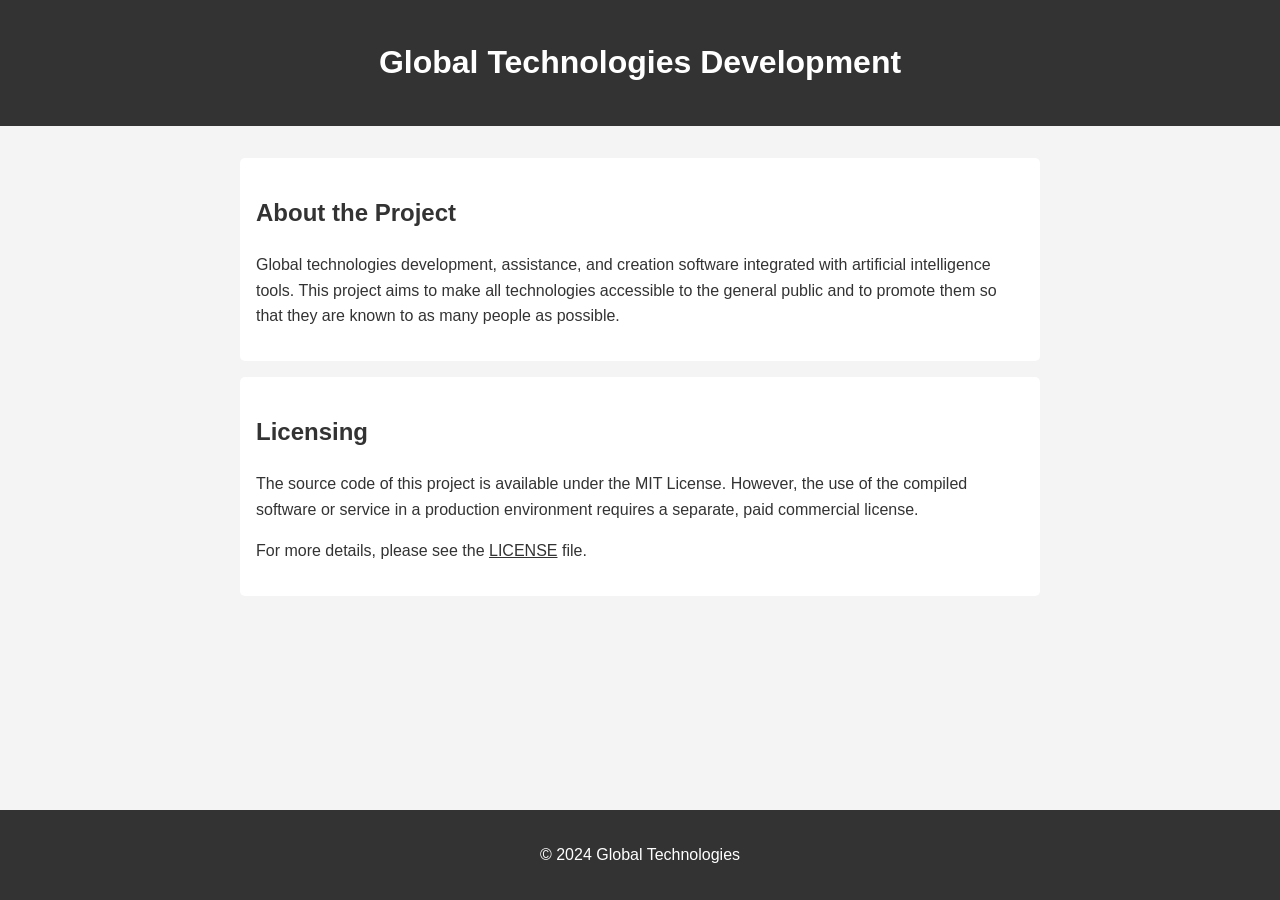
==== index.html @ cb16c2aa "Initial project setup with license and HTML homepage This commit introduces the initial structure fo" ====
<!DOCTYPE html>
<html lang="en">
<head>
    <meta charset="UTF-8">
    <meta name="viewport" content="width=device-width, initial-scale=1.0">
    <title>Global Technologies Development</title>
    <link rel="stylesheet" href="style.css">
</head>
<body>
    <header>
        <h1>Global Technologies Development</h1>
    </header>
    <main>
        <section id="about">
            <h2>About the Project</h2>
            <p>
                Global technologies development, assistance, and creation software integrated with artificial intelligence tools.
                This project aims to make all technologies accessible to the general public and to promote them so that they are known to as many people as possible.
            </p>
        </section>
        <section id="licensing">
            <h2>Licensing</h2>
            <p>
                The source code of this project is available under the MIT License. However, the use of the compiled software or service in a production environment requires a separate, paid commercial license.
            </p>
            <p>
                For more details, please see the <a href="LICENSE">LICENSE</a> file.
            </p>
        </section>
    </main>
    <footer>
        <p>&copy; 2024 Global Technologies</p>
    </footer>
</body>
</html>
---- style.css ----
body {
    font-family: sans-serif;
    line-height: 1.6;
    margin: 0;
    padding: 0;
    background-color: #f4f4f4;
    color: #333;
}

header {
    background: #333;
    color: #fff;
    padding: 1rem 0;
    text-align: center;
}

main {
    padding: 1rem;
    margin: 0 auto;
    max-width: 800px;
}

section {
    background: #fff;
    margin: 1rem 0;
    padding: 1rem;
    border-radius: 5px;
}

a {
    color: #333;
}

a:hover {
    color: #555;
}

footer {
    text-align: center;
    padding: 1rem 0;
    background: #333;
    color: #fff;
    position: absolute;
    bottom: 0;
    width: 100%;
}
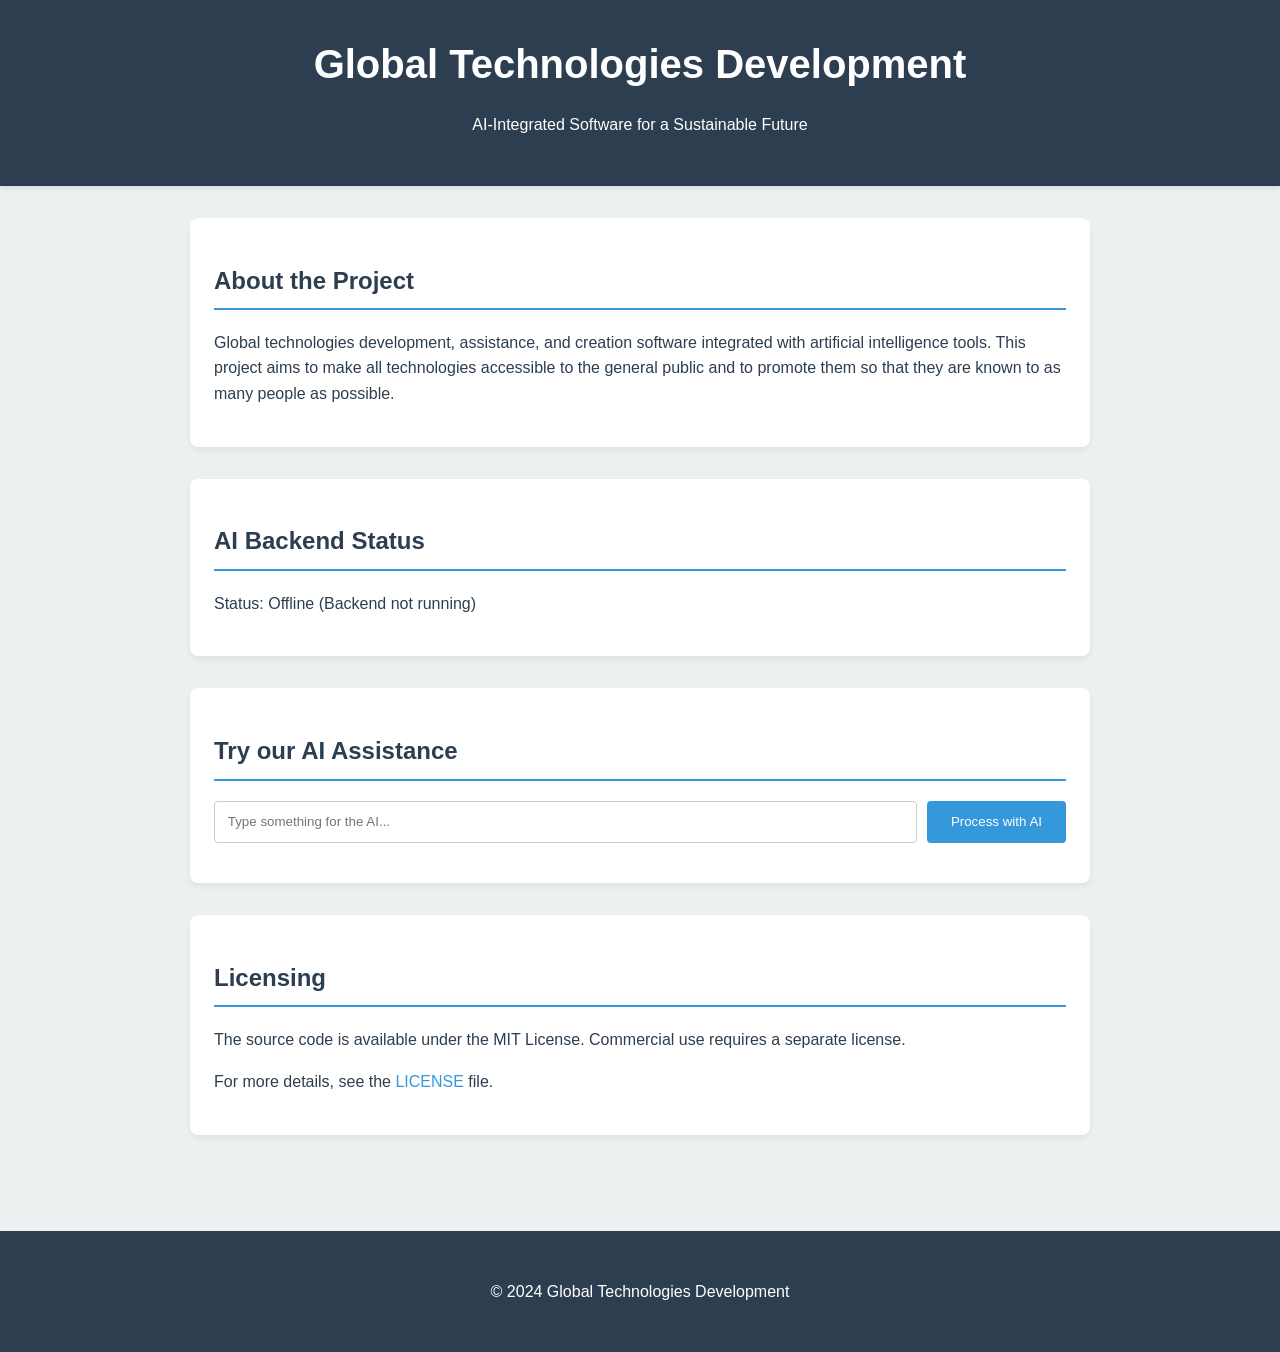
==== commit 9e8d2ee8: "feat: initialize full-stack AI project with GitHub Pages deployment - Create FastAPI backend in back" ====
--- a/index.html
+++ b/index.html
@@ -3,12 +3,13 @@
 <head>
     <meta charset="UTF-8">
     <meta name="viewport" content="width=device-width, initial-scale=1.0">
-    <title>Global Technologies Development</title>
+    <title>Global Technologies Development - AI Power</title>
     <link rel="stylesheet" href="style.css">
 </head>
 <body>
     <header>
         <h1>Global Technologies Development</h1>
+        <p>AI-Integrated Software for a Sustainable Future</p>
     </header>
     <main>
         <section id="about">
@@ -18,18 +19,35 @@
                 This project aims to make all technologies accessible to the general public and to promote them so that they are known to as many people as possible.
             </p>
         </section>
+
+        <section id="ai-status">
+            <h2>AI Backend Status</h2>
+            <p id="backend-status">Loading status...</p>
+            <p id="tf-version"></p>
+        </section>
+
+        <section id="demo">
+            <h2>Try our AI Assistance</h2>
+            <div class="input-group">
+                <input type="text" id="user-input" placeholder="Type something for the AI...">
+                <button id="predict-btn">Process with AI</button>
+            </div>
+            <p id="prediction-result"></p>
+        </section>
+
         <section id="licensing">
             <h2>Licensing</h2>
             <p>
-                The source code of this project is available under the MIT License. However, the use of the compiled software or service in a production environment requires a separate, paid commercial license.
+                The source code is available under the MIT License. Commercial use requires a separate license.
             </p>
             <p>
-                For more details, please see the <a href="LICENSE">LICENSE</a> file.
+                For more details, see the <a href="LICENSE">LICENSE</a> file.
             </p>
         </section>
     </main>
     <footer>
-        <p>&copy; 2024 Global Technologies</p>
+        <p>&copy; 2024 Global Technologies Development</p>
     </footer>
+    <script src="frontend/js/main.js"></script>
 </body>
 </html>
--- a/style.css
+++ b/style.css
@@ -1,46 +1,100 @@
+:root {
+    --primary-color: #2c3e50;
+    --secondary-color: #3498db;
+    --accent-color: #e74c3c;
+    --bg-color: #ecf0f1;
+    --text-color: #2c3e50;
+    --white: #ffffff;
+}
+
 body {
-    font-family: sans-serif;
+    font-family: 'Segoe UI', Tahoma, Geneva, Verdana, sans-serif;
     line-height: 1.6;
     margin: 0;
     padding: 0;
-    background-color: #f4f4f4;
-    color: #333;
+    background-color: var(--bg-color);
+    color: var(--text-color);
 }
 
 header {
-    background: #333;
-    color: #fff;
-    padding: 1rem 0;
+    background: var(--primary-color);
+    color: var(--white);
+    padding: 2rem 0;
     text-align: center;
+    box-shadow: 0 2px 5px rgba(0,0,0,0.1);
+}
+
+header h1 {
+    margin: 0;
+    font-size: 2.5rem;
 }
 
 main {
-    padding: 1rem;
+    padding: 2rem;
     margin: 0 auto;
-    max-width: 800px;
+    max-width: 900px;
 }
 
 section {
-    background: #fff;
-    margin: 1rem 0;
-    padding: 1rem;
-    border-radius: 5px;
+    background: var(--white);
+    margin-bottom: 2rem;
+    padding: 1.5rem;
+    border-radius: 8px;
+    box-shadow: 0 4px 6px rgba(0,0,0,0.05);
+}
+
+section h2 {
+    border-bottom: 2px solid var(--secondary-color);
+    padding-bottom: 0.5rem;
+    color: var(--primary-color);
+}
+
+.input-group {
+    display: flex;
+    gap: 10px;
+    margin-top: 1rem;
+}
+
+input[type="text"] {
+    flex-grow: 1;
+    padding: 0.8rem;
+    border: 1px solid #ccc;
+    border-radius: 4px;
+}
+
+button {
+    padding: 0.8rem 1.5rem;
+    background-color: var(--secondary-color);
+    color: white;
+    border: none;
+    border-radius: 4px;
+    cursor: pointer;
+    transition: background 0.3s ease;
+}
+
+button:hover {
+    background-color: #2980b9;
+}
+
+#prediction-result {
+    margin-top: 1rem;
+    font-weight: bold;
+    color: var(--accent-color);
 }
 
 a {
-    color: #333;
+    color: var(--secondary-color);
+    text-decoration: none;
 }
 
 a:hover {
-    color: #555;
+    text-decoration: underline;
 }
 
 footer {
     text-align: center;
-    padding: 1rem 0;
-    background: #333;
-    color: #fff;
-    position: absolute;
-    bottom: 0;
-    width: 100%;
+    padding: 2rem 0;
+    background: var(--primary-color);
+    color: var(--white);
+    margin-top: 2rem;
 }
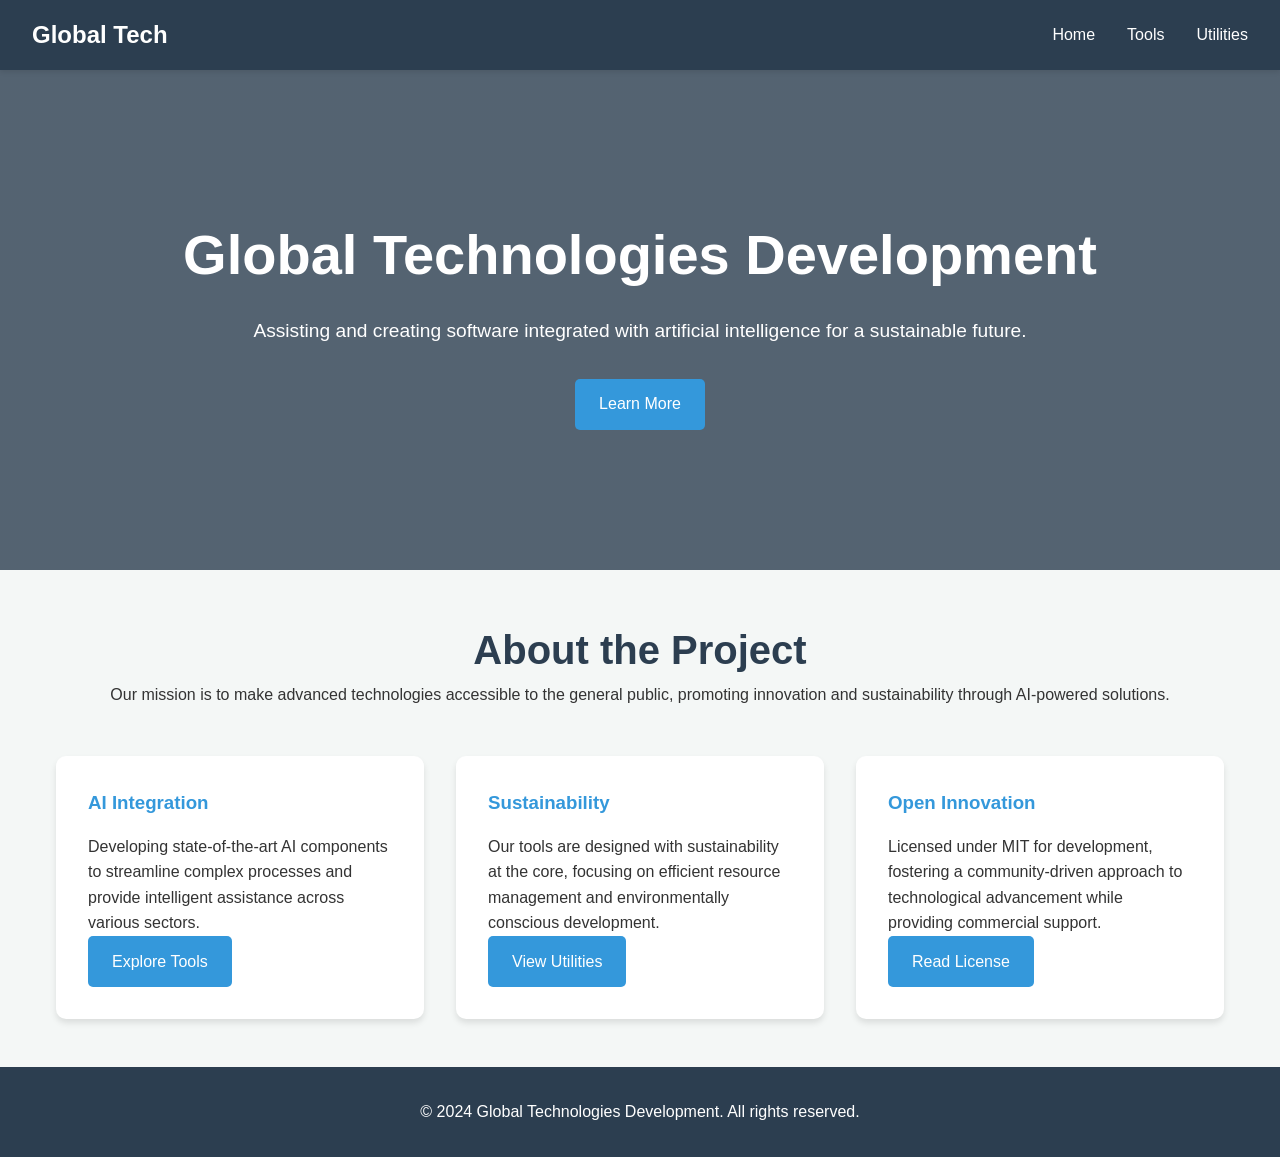
==== commit 49915564: "Create a formidable multi-page website for GitHub Pages - Overhauled style.css with a modern, respon" ====
--- a/index.html
+++ b/index.html
@@ -3,51 +3,52 @@
 <head>
     <meta charset="UTF-8">
     <meta name="viewport" content="width=device-width, initial-scale=1.0">
-    <title>Global Technologies Development - AI Power</title>
+    <title>Global Technologies Development - AI & Sustainability</title>
     <link rel="stylesheet" href="style.css">
 </head>
 <body>
-    <header>
+    <nav>
+        <a href="index.html" class="logo">Global Tech</a>
+        <ul>
+            <li><a href="index.html">Home</a></li>
+            <li><a href="tools.html">Tools</a></li>
+            <li><a href="utilities.html">Utilities</a></li>
+        </ul>
+    </nav>
+
+    <header class="hero">
         <h1>Global Technologies Development</h1>
-        <p>AI-Integrated Software for a Sustainable Future</p>
+        <p>Assisting and creating software integrated with artificial intelligence for a sustainable future.</p>
+        <a href="#about" class="btn">Learn More</a>
     </header>
+
     <main>
-        <section id="about">
+        <section id="about" class="section-title">
             <h2>About the Project</h2>
-            <p>
-                Global technologies development, assistance, and creation software integrated with artificial intelligence tools.
-                This project aims to make all technologies accessible to the general public and to promote them so that they are known to as many people as possible.
-            </p>
+            <p>Our mission is to make advanced technologies accessible to the general public, promoting innovation and sustainability through AI-powered solutions.</p>
         </section>
 
-        <section id="ai-status">
-            <h2>AI Backend Status</h2>
-            <p id="backend-status">Loading status...</p>
-            <p id="tf-version"></p>
-        </section>
+        <div class="grid">
+            <div class="card">
+                <h3>AI Integration</h3>
+                <p>Developing state-of-the-art AI components to streamline complex processes and provide intelligent assistance across various sectors.</p>
+                <a href="tools.html" class="btn">Explore Tools</a>
+            </div>
+            <div class="card">
+                <h3>Sustainability</h3>
+                <p>Our tools are designed with sustainability at the core, focusing on efficient resource management and environmentally conscious development.</p>
+                <a href="utilities.html" class="btn">View Utilities</a>
+            </div>
+            <div class="card">
+                <h3>Open Innovation</h3>
+                <p>Licensed under MIT for development, fostering a community-driven approach to technological advancement while providing commercial support.</p>
+                <a href="LICENSE" class="btn">Read License</a>
+            </div>
+        </div>
+    </main>
 
-        <section id="demo">
-            <h2>Try our AI Assistance</h2>
-            <div class="input-group">
-                <input type="text" id="user-input" placeholder="Type something for the AI...">
-                <button id="predict-btn">Process with AI</button>
-            </div>
-            <p id="prediction-result"></p>
-        </section>
-
-        <section id="licensing">
-            <h2>Licensing</h2>
-            <p>
-                The source code is available under the MIT License. Commercial use requires a separate license.
-            </p>
-            <p>
-                For more details, see the <a href="LICENSE">LICENSE</a> file.
-            </p>
-        </section>
-    </main>
     <footer>
-        <p>&copy; 2024 Global Technologies Development</p>
+        <p>&copy; 2024 Global Technologies Development. All rights reserved.</p>
     </footer>
-    <script src="frontend/js/main.js"></script>
 </body>
 </html>
--- a/style.css
+++ b/style.css
@@ -2,99 +2,176 @@
     --primary-color: #2c3e50;
     --secondary-color: #3498db;
     --accent-color: #e74c3c;
-    --bg-color: #ecf0f1;
-    --text-color: #2c3e50;
+    --text-color: #333;
+    --bg-color: #f4f7f6;
     --white: #ffffff;
+    --nav-height: 70px;
+}
+
+* {
+    box-sizing: border-box;
+    margin: 0;
+    padding: 0;
 }
 
 body {
     font-family: 'Segoe UI', Tahoma, Geneva, Verdana, sans-serif;
     line-height: 1.6;
-    margin: 0;
-    padding: 0;
     background-color: var(--bg-color);
     color: var(--text-color);
+    display: flex;
+    flex-direction: column;
+    min-height: 100vh;
 }
 
-header {
-    background: var(--primary-color);
-    color: var(--white);
-    padding: 2rem 0;
-    text-align: center;
+/* Navigation */
+nav {
+    background-color: var(--primary-color);
+    height: var(--nav-height);
+    display: flex;
+    justify-content: space-between;
+    align-items: center;
+    padding: 0 2rem;
+    position: sticky;
+    top: 0;
+    z-index: 1000;
     box-shadow: 0 2px 5px rgba(0,0,0,0.1);
 }
 
-header h1 {
-    margin: 0;
-    font-size: 2.5rem;
+nav .logo {
+    color: var(--white);
+    font-size: 1.5rem;
+    font-weight: bold;
+    text-decoration: none;
 }
 
-main {
-    padding: 2rem;
-    margin: 0 auto;
-    max-width: 900px;
+nav ul {
+    display: flex;
+    list-style: none;
 }
 
-section {
-    background: var(--white);
-    margin-bottom: 2rem;
-    padding: 1.5rem;
-    border-radius: 8px;
-    box-shadow: 0 4px 6px rgba(0,0,0,0.05);
+nav ul li {
+    margin-left: 2rem;
 }
 
-section h2 {
-    border-bottom: 2px solid var(--secondary-color);
-    padding-bottom: 0.5rem;
+nav ul li a {
+    color: var(--white);
+    text-decoration: none;
+    font-weight: 500;
+    transition: color 0.3s ease;
+}
+
+nav ul li a:hover {
+    color: var(--secondary-color);
+}
+
+/* Hero Section */
+.hero {
+    background: linear-gradient(rgba(44, 62, 80, 0.8), rgba(44, 62, 80, 0.8)), url('https://images.unsplash.com/photo-1451187580459-43490279c0fa?ixlib=rb-1.2.1&auto=format&fit=crop&w=1352&q=80');
+    background-size: cover;
+    background-position: center;
+    color: var(--white);
+    height: 500px;
+    display: flex;
+    flex-direction: column;
+    justify-content: center;
+    align-items: center;
+    text-align: center;
+    padding: 0 1rem;
+}
+
+.hero h1 {
+    font-size: 3.5rem;
+    margin-bottom: 1rem;
+}
+
+.hero p {
+    font-size: 1.2rem;
+    max-width: 800px;
+    margin-bottom: 2rem;
+}
+
+.btn {
+    display: inline-block;
+    background-color: var(--secondary-color);
+    color: var(--white);
+    padding: 0.8rem 1.5rem;
+    text-decoration: none;
+    border-radius: 5px;
+    transition: background-color 0.3s ease;
+}
+
+.btn:hover {
+    background-color: #2980b9;
+}
+
+/* Main Content */
+main {
+    flex: 1;
+    padding: 3rem 1rem;
+    max-width: 1200px;
+    margin: 0 auto;
+    width: 100%;
+}
+
+.section-title {
+    text-align: center;
+    margin-bottom: 3rem;
+}
+
+.section-title h2 {
+    font-size: 2.5rem;
     color: var(--primary-color);
 }
 
-.input-group {
-    display: flex;
-    gap: 10px;
-    margin-top: 1rem;
+.grid {
+    display: grid;
+    grid-template-columns: repeat(auto-fit, minmax(300px, 1fr));
+    gap: 2rem;
 }
 
-input[type="text"] {
-    flex-grow: 1;
-    padding: 0.8rem;
-    border: 1px solid #ccc;
-    border-radius: 4px;
+.card {
+    background: var(--white);
+    padding: 2rem;
+    border-radius: 10px;
+    box-shadow: 0 4px 6px rgba(0,0,0,0.1);
+    transition: transform 0.3s ease;
 }
 
-button {
-    padding: 0.8rem 1.5rem;
-    background-color: var(--secondary-color);
-    color: white;
-    border: none;
-    border-radius: 4px;
-    cursor: pointer;
-    transition: background 0.3s ease;
+.card:hover {
+    transform: translateY(-5px);
 }
 
-button:hover {
-    background-color: #2980b9;
+.card h3 {
+    margin-bottom: 1rem;
+    color: var(--secondary-color);
 }
 
-#prediction-result {
-    margin-top: 1rem;
-    font-weight: bold;
-    color: var(--accent-color);
+/* Footer */
+footer {
+    background-color: var(--primary-color);
+    color: var(--white);
+    text-align: center;
+    padding: 2rem 0;
+    margin-top: auto;
 }
 
-a {
-    color: var(--secondary-color);
-    text-decoration: none;
+@media (max-width: 768px) {
+    .hero h1 {
+        font-size: 2.5rem;
+    }
+
+    nav {
+        flex-direction: column;
+        height: auto;
+        padding: 1rem;
+    }
+
+    nav ul {
+        margin-top: 1rem;
+    }
+
+    nav ul li {
+        margin: 0 1rem;
+    }
 }
-
-a:hover {
-    text-decoration: underline;
-}
-
-footer {
-    text-align: center;
-    padding: 2rem 0;
-    background: var(--primary-color);
-    color: var(--white);
-    margin-top: 2rem;
-}
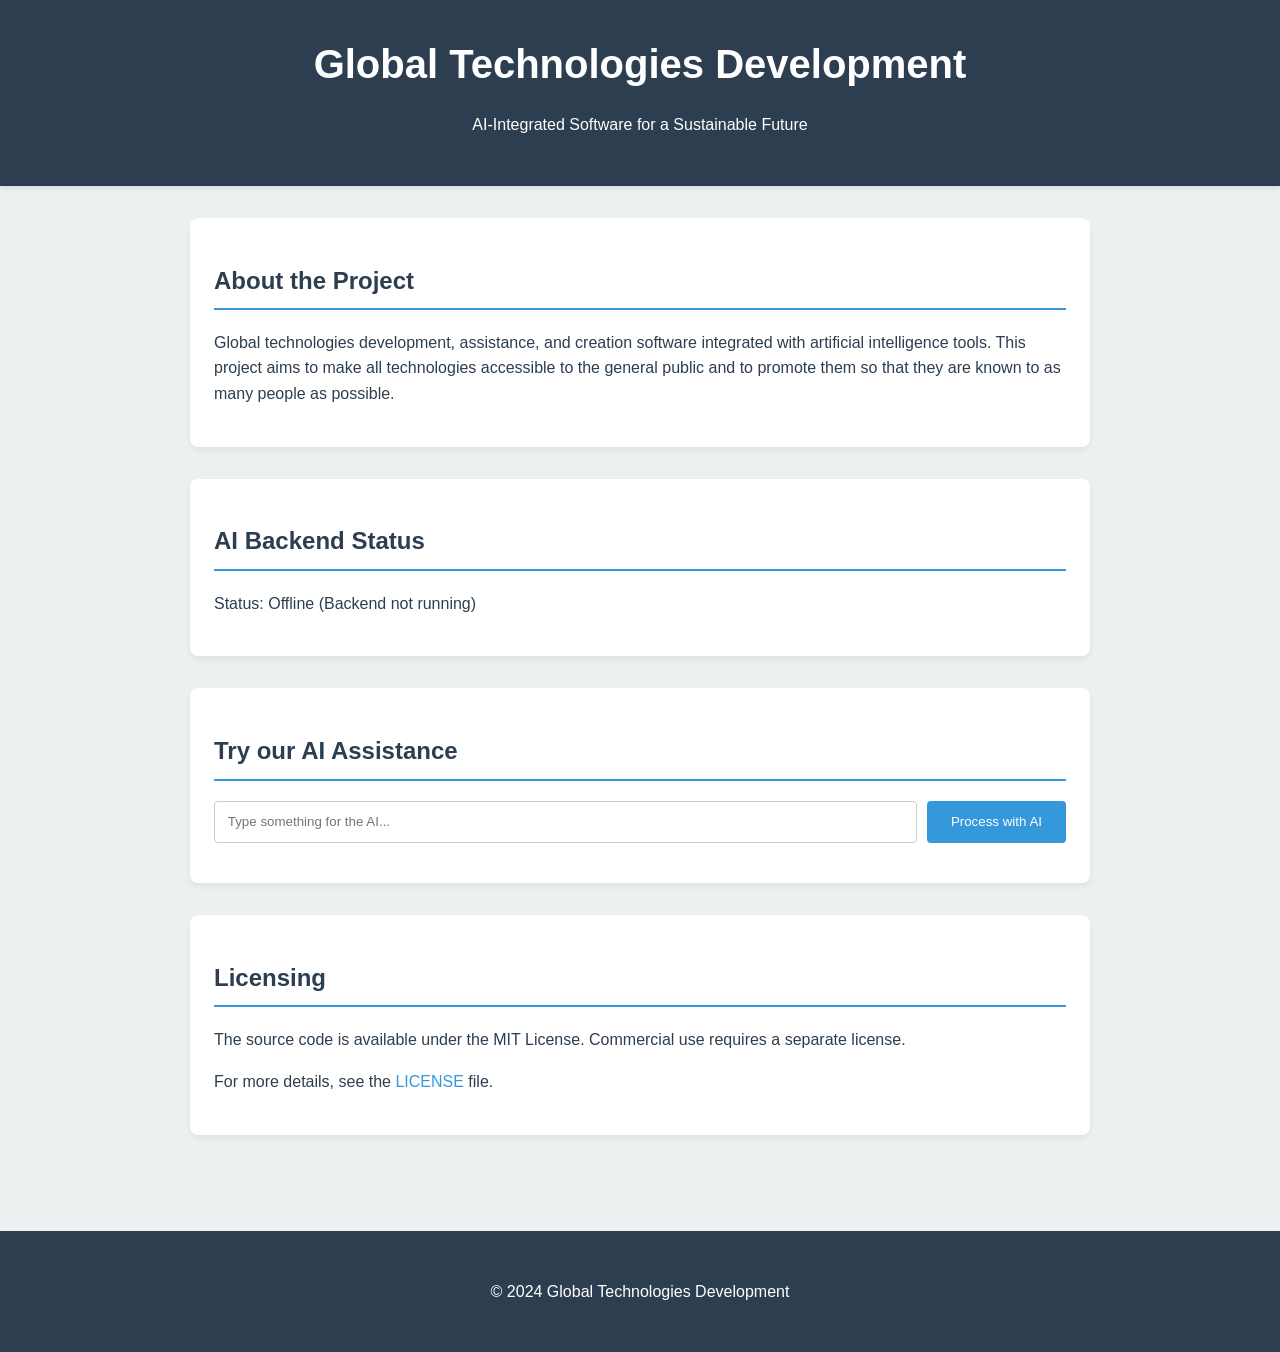
==== commit cf20b873: "Merge pull request #3 from GYFX35/feat/project-setup-17447337820084838182 Full-stack Project Setup w" ====
--- a/index.html
+++ b/index.html
@@ -3,52 +3,51 @@
 <head>
     <meta charset="UTF-8">
     <meta name="viewport" content="width=device-width, initial-scale=1.0">
-    <title>Global Technologies Development - AI & Sustainability</title>
+    <title>Global Technologies Development - AI Power</title>
     <link rel="stylesheet" href="style.css">
 </head>
 <body>
-    <nav>
-        <a href="index.html" class="logo">Global Tech</a>
-        <ul>
-            <li><a href="index.html">Home</a></li>
-            <li><a href="tools.html">Tools</a></li>
-            <li><a href="utilities.html">Utilities</a></li>
-        </ul>
-    </nav>
-
-    <header class="hero">
+    <header>
         <h1>Global Technologies Development</h1>
-        <p>Assisting and creating software integrated with artificial intelligence for a sustainable future.</p>
-        <a href="#about" class="btn">Learn More</a>
+        <p>AI-Integrated Software for a Sustainable Future</p>
     </header>
-
     <main>
-        <section id="about" class="section-title">
+        <section id="about">
             <h2>About the Project</h2>
-            <p>Our mission is to make advanced technologies accessible to the general public, promoting innovation and sustainability through AI-powered solutions.</p>
+            <p>
+                Global technologies development, assistance, and creation software integrated with artificial intelligence tools.
+                This project aims to make all technologies accessible to the general public and to promote them so that they are known to as many people as possible.
+            </p>
         </section>
 
-        <div class="grid">
-            <div class="card">
-                <h3>AI Integration</h3>
-                <p>Developing state-of-the-art AI components to streamline complex processes and provide intelligent assistance across various sectors.</p>
-                <a href="tools.html" class="btn">Explore Tools</a>
+        <section id="ai-status">
+            <h2>AI Backend Status</h2>
+            <p id="backend-status">Loading status...</p>
+            <p id="tf-version"></p>
+        </section>
+
+        <section id="demo">
+            <h2>Try our AI Assistance</h2>
+            <div class="input-group">
+                <input type="text" id="user-input" placeholder="Type something for the AI...">
+                <button id="predict-btn">Process with AI</button>
             </div>
-            <div class="card">
-                <h3>Sustainability</h3>
-                <p>Our tools are designed with sustainability at the core, focusing on efficient resource management and environmentally conscious development.</p>
-                <a href="utilities.html" class="btn">View Utilities</a>
-            </div>
-            <div class="card">
-                <h3>Open Innovation</h3>
-                <p>Licensed under MIT for development, fostering a community-driven approach to technological advancement while providing commercial support.</p>
-                <a href="LICENSE" class="btn">Read License</a>
-            </div>
-        </div>
+            <p id="prediction-result"></p>
+        </section>
+
+        <section id="licensing">
+            <h2>Licensing</h2>
+            <p>
+                The source code is available under the MIT License. Commercial use requires a separate license.
+            </p>
+            <p>
+                For more details, see the <a href="LICENSE">LICENSE</a> file.
+            </p>
+        </section>
     </main>
-
     <footer>
-        <p>&copy; 2024 Global Technologies Development. All rights reserved.</p>
+        <p>&copy; 2024 Global Technologies Development</p>
     </footer>
+    <script src="frontend/js/main.js"></script>
 </body>
 </html>
--- a/style.css
+++ b/style.css
@@ -2,176 +2,99 @@
     --primary-color: #2c3e50;
     --secondary-color: #3498db;
     --accent-color: #e74c3c;
-    --text-color: #333;
-    --bg-color: #f4f7f6;
+    --bg-color: #ecf0f1;
+    --text-color: #2c3e50;
     --white: #ffffff;
-    --nav-height: 70px;
-}
-
-* {
-    box-sizing: border-box;
-    margin: 0;
-    padding: 0;
 }
 
 body {
     font-family: 'Segoe UI', Tahoma, Geneva, Verdana, sans-serif;
     line-height: 1.6;
+    margin: 0;
+    padding: 0;
     background-color: var(--bg-color);
     color: var(--text-color);
-    display: flex;
-    flex-direction: column;
-    min-height: 100vh;
 }
 
-/* Navigation */
-nav {
-    background-color: var(--primary-color);
-    height: var(--nav-height);
-    display: flex;
-    justify-content: space-between;
-    align-items: center;
-    padding: 0 2rem;
-    position: sticky;
-    top: 0;
-    z-index: 1000;
+header {
+    background: var(--primary-color);
+    color: var(--white);
+    padding: 2rem 0;
+    text-align: center;
     box-shadow: 0 2px 5px rgba(0,0,0,0.1);
 }
 
-nav .logo {
-    color: var(--white);
-    font-size: 1.5rem;
+header h1 {
+    margin: 0;
+    font-size: 2.5rem;
+}
+
+main {
+    padding: 2rem;
+    margin: 0 auto;
+    max-width: 900px;
+}
+
+section {
+    background: var(--white);
+    margin-bottom: 2rem;
+    padding: 1.5rem;
+    border-radius: 8px;
+    box-shadow: 0 4px 6px rgba(0,0,0,0.05);
+}
+
+section h2 {
+    border-bottom: 2px solid var(--secondary-color);
+    padding-bottom: 0.5rem;
+    color: var(--primary-color);
+}
+
+.input-group {
+    display: flex;
+    gap: 10px;
+    margin-top: 1rem;
+}
+
+input[type="text"] {
+    flex-grow: 1;
+    padding: 0.8rem;
+    border: 1px solid #ccc;
+    border-radius: 4px;
+}
+
+button {
+    padding: 0.8rem 1.5rem;
+    background-color: var(--secondary-color);
+    color: white;
+    border: none;
+    border-radius: 4px;
+    cursor: pointer;
+    transition: background 0.3s ease;
+}
+
+button:hover {
+    background-color: #2980b9;
+}
+
+#prediction-result {
+    margin-top: 1rem;
     font-weight: bold;
+    color: var(--accent-color);
+}
+
+a {
+    color: var(--secondary-color);
     text-decoration: none;
 }
 
-nav ul {
-    display: flex;
-    list-style: none;
+a:hover {
+    text-decoration: underline;
 }
 
-nav ul li {
-    margin-left: 2rem;
-}
-
-nav ul li a {
-    color: var(--white);
-    text-decoration: none;
-    font-weight: 500;
-    transition: color 0.3s ease;
-}
-
-nav ul li a:hover {
-    color: var(--secondary-color);
-}
-
-/* Hero Section */
-.hero {
-    background: linear-gradient(rgba(44, 62, 80, 0.8), rgba(44, 62, 80, 0.8)), url('https://images.unsplash.com/photo-1451187580459-43490279c0fa?ixlib=rb-1.2.1&auto=format&fit=crop&w=1352&q=80');
-    background-size: cover;
-    background-position: center;
-    color: var(--white);
-    height: 500px;
-    display: flex;
-    flex-direction: column;
-    justify-content: center;
-    align-items: center;
-    text-align: center;
-    padding: 0 1rem;
-}
-
-.hero h1 {
-    font-size: 3.5rem;
-    margin-bottom: 1rem;
-}
-
-.hero p {
-    font-size: 1.2rem;
-    max-width: 800px;
-    margin-bottom: 2rem;
-}
-
-.btn {
-    display: inline-block;
-    background-color: var(--secondary-color);
-    color: var(--white);
-    padding: 0.8rem 1.5rem;
-    text-decoration: none;
-    border-radius: 5px;
-    transition: background-color 0.3s ease;
-}
-
-.btn:hover {
-    background-color: #2980b9;
-}
-
-/* Main Content */
-main {
-    flex: 1;
-    padding: 3rem 1rem;
-    max-width: 1200px;
-    margin: 0 auto;
-    width: 100%;
-}
-
-.section-title {
-    text-align: center;
-    margin-bottom: 3rem;
-}
-
-.section-title h2 {
-    font-size: 2.5rem;
-    color: var(--primary-color);
-}
-
-.grid {
-    display: grid;
-    grid-template-columns: repeat(auto-fit, minmax(300px, 1fr));
-    gap: 2rem;
-}
-
-.card {
-    background: var(--white);
-    padding: 2rem;
-    border-radius: 10px;
-    box-shadow: 0 4px 6px rgba(0,0,0,0.1);
-    transition: transform 0.3s ease;
-}
-
-.card:hover {
-    transform: translateY(-5px);
-}
-
-.card h3 {
-    margin-bottom: 1rem;
-    color: var(--secondary-color);
-}
-
-/* Footer */
 footer {
-    background-color: var(--primary-color);
-    color: var(--white);
     text-align: center;
     padding: 2rem 0;
-    margin-top: auto;
+    background: var(--primary-color);
+    color: var(--white);
+    margin-top: 2rem;
 }
-
-@media (max-width: 768px) {
-    .hero h1 {
-        font-size: 2.5rem;
-    }
-
-    nav {
-        flex-direction: column;
-        height: auto;
-        padding: 1rem;
-    }
-
-    nav ul {
-        margin-top: 1rem;
-    }
-
-    nav ul li {
-        margin: 0 1rem;
-    }
-}
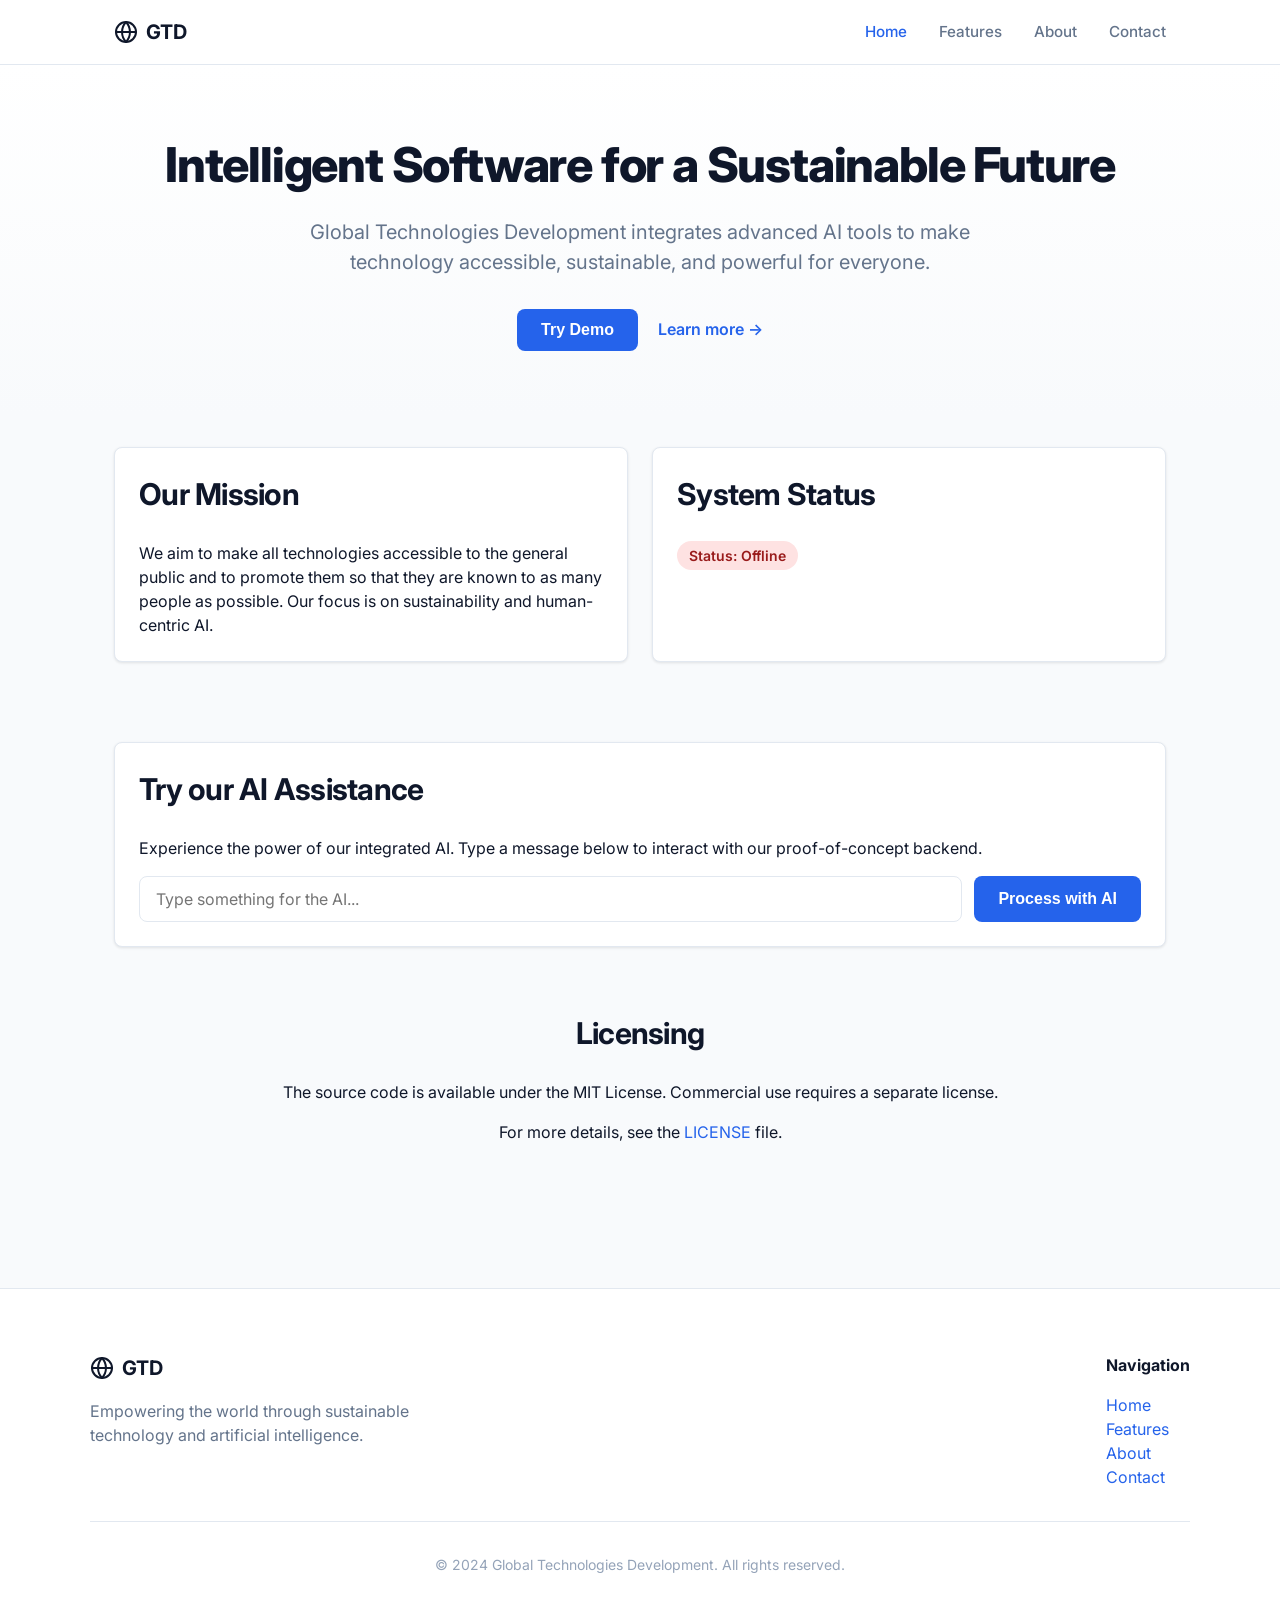
==== commit 2ae779bc: "Complete UI/UX redesign and multi-page expansion - Redesigned the frontend with a modern, responsive" ====
--- a/index.html
+++ b/index.html
@@ -7,46 +7,94 @@
     <link rel="stylesheet" href="style.css">
 </head>
 <body>
-    <header>
-        <h1>Global Technologies Development</h1>
-        <p>AI-Integrated Software for a Sustainable Future</p>
+    <nav>
+        <div class="nav-container">
+            <a href="index.html" class="logo">
+                <svg width="24" height="24" viewBox="0 0 24 24" fill="none" stroke="currentColor" stroke-width="2" stroke-linecap="round" stroke-linejoin="round"><circle cx="12" cy="12" r="10"></circle><line x1="2" y1="12" x2="22" y2="12"></line><path d="M12 2a15.3 15.3 0 0 1 4 10 15.3 15.3 0 0 1-4 10 15.3 15.3 0 0 1-4-10 15.3 15.3 0 0 1 4-10z"></path></svg>
+                GTD
+            </a>
+            <div class="nav-links">
+                <a href="index.html" class="active">Home</a>
+                <a href="features.html">Features</a>
+                <a href="about.html">About</a>
+                <a href="contact.html">Contact</a>
+            </div>
+        </div>
+    </nav>
+
+    <header class="hero">
+        <h1>Intelligent Software for a Sustainable Future</h1>
+        <p>Global Technologies Development integrates advanced AI tools to make technology accessible, sustainable, and powerful for everyone.</p>
+        <div class="hero-actions">
+            <a href="#demo"><button>Try Demo</button></a>
+            <a href="features.html" style="margin-left: 1rem; font-weight: 600;">Learn more &rarr;</a>
+        </div>
     </header>
+
     <main>
-        <section id="about">
-            <h2>About the Project</h2>
-            <p>
-                Global technologies development, assistance, and creation software integrated with artificial intelligence tools.
-                This project aims to make all technologies accessible to the general public and to promote them so that they are known to as many people as possible.
-            </p>
-        </section>
+        <div class="grid">
+            <section id="about" class="card">
+                <h2>Our Mission</h2>
+                <p>
+                    We aim to make all technologies accessible to the general public and to promote them so that they are known to as many people as possible. Our focus is on sustainability and human-centric AI.
+                </p>
+            </section>
 
-        <section id="ai-status">
-            <h2>AI Backend Status</h2>
-            <p id="backend-status">Loading status...</p>
-            <p id="tf-version"></p>
-        </section>
+            <section id="ai-status" class="card">
+                <h2>System Status</h2>
+                <div id="backend-container">
+                    <span id="backend-status" class="status-badge status-offline">Checking status...</span>
+                </div>
+                <p id="tf-version" style="margin-top: 1rem; font-size: 0.875rem; color: var(--muted);"></p>
+            </section>
+        </div>
 
-        <section id="demo">
+        <section id="demo" class="card" style="margin-top: 2rem;">
             <h2>Try our AI Assistance</h2>
+            <p>Experience the power of our integrated AI. Type a message below to interact with our proof-of-concept backend.</p>
             <div class="input-group">
                 <input type="text" id="user-input" placeholder="Type something for the AI...">
                 <button id="predict-btn">Process with AI</button>
             </div>
-            <p id="prediction-result"></p>
+            <div id="prediction-container" style="margin-top: 1.5rem; display: none;">
+                <p style="font-weight: 600; margin-bottom: 0.5rem;">AI Response:</p>
+                <div id="prediction-result" class="card" style="background-color: var(--background); border-style: dashed;"></div>
+            </div>
         </section>
 
-        <section id="licensing">
+        <section id="licensing" style="text-align: center; margin-top: 4rem;">
             <h2>Licensing</h2>
             <p>
                 The source code is available under the MIT License. Commercial use requires a separate license.
             </p>
-            <p>
+            <p style="margin-top: 1rem;">
                 For more details, see the <a href="LICENSE">LICENSE</a> file.
             </p>
         </section>
     </main>
+
     <footer>
-        <p>&copy; 2024 Global Technologies Development</p>
+        <div class="footer-content">
+            <div class="footer-info">
+                <div class="logo">
+                    <svg width="24" height="24" viewBox="0 0 24 24" fill="none" stroke="currentColor" stroke-width="2" stroke-linecap="round" stroke-linejoin="round"><circle cx="12" cy="12" r="10"></circle><line x1="2" y1="12" x2="22" y2="12"></line><path d="M12 2a15.3 15.3 0 0 1 4 10 15.3 15.3 0 0 1-4 10 15.3 15.3 0 0 1-4-10 15.3 15.3 0 0 1 4-10z"></path></svg>
+                    GTD
+                </div>
+                <p>Empowering the world through sustainable technology and artificial intelligence.</p>
+            </div>
+            <div class="footer-links">
+                <h4 style="margin-bottom: 1rem;">Navigation</h4>
+                <ul style="list-style: none;">
+                    <li><a href="index.html">Home</a></li>
+                    <li><a href="features.html">Features</a></li>
+                    <li><a href="about.html">About</a></li>
+                    <li><a href="contact.html">Contact</a></li>
+                </ul>
+            </div>
+        </div>
+        <div class="footer-bottom">
+            <p>&copy; 2024 Global Technologies Development. All rights reserved.</p>
+        </div>
     </footer>
     <script src="frontend/js/main.js"></script>
 </body>
--- a/style.css
+++ b/style.css
@@ -1,100 +1,252 @@
+@import url('https://fonts.googleapis.com/css2?family=Inter:wght@300;400;600;700&display=swap');
+
 :root {
-    --primary-color: #2c3e50;
-    --secondary-color: #3498db;
-    --accent-color: #e74c3c;
-    --bg-color: #ecf0f1;
-    --text-color: #2c3e50;
-    --white: #ffffff;
-}
-
-body {
-    font-family: 'Segoe UI', Tahoma, Geneva, Verdana, sans-serif;
-    line-height: 1.6;
+    --primary: #2563eb;
+    --primary-hover: #1d4ed8;
+    --secondary: #64748b;
+    --accent: #10b981;
+    --background: #f8fafc;
+    --foreground: #0f172a;
+    --card: #ffffff;
+    --card-foreground: #1e293b;
+    --border: #e2e8f0;
+    --muted: #64748b;
+    --muted-foreground: #94a3b8;
+    --radius: 0.5rem;
+}
+
+* {
     margin: 0;
     padding: 0;
-    background-color: var(--bg-color);
-    color: var(--text-color);
-}
-
-header {
-    background: var(--primary-color);
-    color: var(--white);
-    padding: 2rem 0;
+    box-sizing: border-box;
+}
+
+body {
+    font-family: 'Inter', -apple-system, BlinkMacSystemFont, "Segoe UI", Roboto, Helvetica, Arial, sans-serif;
+    background-color: var(--background);
+    color: var(--foreground);
+    line-height: 1.5;
+    -webkit-font-smoothing: antialiased;
+}
+
+a {
+    color: var(--primary);
+    text-decoration: none;
+    transition: color 0.2s;
+}
+
+a:hover {
+    color: var(--primary-hover);
+}
+
+/* Navigation */
+nav {
+    background-color: var(--card);
+    border-bottom: 1px solid var(--border);
+    position: sticky;
+    top: 0;
+    z-index: 50;
+    width: 100%;
+}
+
+.nav-container {
+    max-width: 1100px;
+    margin: 0 auto;
+    padding: 0 1.5rem;
+    height: 4rem;
+    display: flex;
+    align-items: center;
+    justify-content: space-between;
+}
+
+.logo {
+    font-weight: 700;
+    font-size: 1.25rem;
+    color: var(--foreground);
+    display: flex;
+    align-items: center;
+    gap: 0.5rem;
+}
+
+.nav-links {
+    display: flex;
+    gap: 2rem;
+}
+
+.nav-links a {
+    color: var(--secondary);
+    font-weight: 500;
+    font-size: 0.95rem;
+}
+
+.nav-links a:hover, .nav-links a.active {
+    color: var(--primary);
+}
+
+/* Hero Section */
+.hero {
+    background: linear-gradient(to bottom, #ffffff, var(--background));
+    padding: 4rem 1.5rem;
     text-align: center;
-    box-shadow: 0 2px 5px rgba(0,0,0,0.1);
-}
-
-header h1 {
-    margin: 0;
-    font-size: 2.5rem;
-}
-
+}
+
+.hero h1 {
+    font-size: 3rem;
+    font-weight: 800;
+    letter-spacing: -0.025em;
+    margin-bottom: 1rem;
+    color: var(--foreground);
+}
+
+.hero p {
+    font-size: 1.25rem;
+    color: var(--secondary);
+    max-width: 700px;
+    margin: 0 auto 2rem;
+}
+
+/* Main Content */
 main {
-    padding: 2rem;
+    max-width: 1100px;
     margin: 0 auto;
-    max-width: 900px;
+    padding: 2rem 1.5rem;
 }
 
 section {
-    background: var(--white);
-    margin-bottom: 2rem;
+    margin-bottom: 3rem;
+}
+
+h2 {
+    font-size: 1.875rem;
+    font-weight: 700;
+    margin-bottom: 1.5rem;
+    color: var(--foreground);
+    letter-spacing: -0.025em;
+}
+
+/* Cards */
+.card {
+    background-color: var(--card);
+    border: 1px solid var(--border);
+    border-radius: var(--radius);
     padding: 1.5rem;
-    border-radius: 8px;
-    box-shadow: 0 4px 6px rgba(0,0,0,0.05);
-}
-
-section h2 {
-    border-bottom: 2px solid var(--secondary-color);
-    padding-bottom: 0.5rem;
-    color: var(--primary-color);
-}
-
+    box-shadow: 0 1px 3px rgba(0,0,0,0.1);
+}
+
+.card h3 {
+    font-size: 1.25rem;
+    margin-bottom: 0.75rem;
+}
+
+/* Grid layout */
+.grid {
+    display: grid;
+    grid-template-columns: repeat(auto-fit, minmax(300px, 1fr));
+    gap: 1.5rem;
+}
+
+/* Form elements */
 .input-group {
     display: flex;
-    gap: 10px;
+    gap: 0.75rem;
     margin-top: 1rem;
 }
 
-input[type="text"] {
-    flex-grow: 1;
-    padding: 0.8rem;
-    border: 1px solid #ccc;
-    border-radius: 4px;
+input[type="text"], input[type="email"], textarea {
+    width: 100%;
+    padding: 0.75rem 1rem;
+    border: 1px solid var(--border);
+    border-radius: var(--radius);
+    font-family: inherit;
+    font-size: 1rem;
+    transition: border-color 0.2s;
+}
+
+input[type="text"]:focus {
+    outline: none;
+    border-color: var(--primary);
 }
 
 button {
-    padding: 0.8rem 1.5rem;
-    background-color: var(--secondary-color);
+    background-color: var(--primary);
     color: white;
+    font-weight: 600;
+    padding: 0.75rem 1.5rem;
     border: none;
-    border-radius: 4px;
+    border-radius: var(--radius);
     cursor: pointer;
-    transition: background 0.3s ease;
+    transition: background-color 0.2s;
+    font-size: 1rem;
+    white-space: nowrap;
 }
 
 button:hover {
-    background-color: #2980b9;
-}
-
-#prediction-result {
+    background-color: var(--primary-hover);
+}
+
+/* Footer */
+footer {
+    border-top: 1px solid var(--border);
+    padding: 4rem 1.5rem 2rem;
+    background-color: var(--card);
+    margin-top: 4rem;
+}
+
+.footer-content {
+    max-width: 1100px;
+    margin: 0 auto;
+    display: flex;
+    justify-content: space-between;
+    flex-wrap: wrap;
+    gap: 2rem;
+}
+
+.footer-info {
+    max-width: 400px;
+}
+
+.footer-info p {
+    color: var(--muted);
     margin-top: 1rem;
-    font-weight: bold;
-    color: var(--accent-color);
-}
-
-a {
-    color: var(--secondary-color);
-    text-decoration: none;
-}
-
-a:hover {
-    text-decoration: underline;
-}
-
-footer {
+}
+
+.footer-bottom {
+    max-width: 1100px;
+    margin: 2rem auto 0;
+    padding-top: 2rem;
+    border-top: 1px solid var(--border);
     text-align: center;
-    padding: 2rem 0;
-    background: var(--primary-color);
-    color: var(--white);
-    margin-top: 2rem;
-}
+    color: var(--muted-foreground);
+    font-size: 0.875rem;
+}
+
+/* Status indicator */
+.status-badge {
+    display: inline-flex;
+    align-items: center;
+    gap: 0.5rem;
+    padding: 0.25rem 0.75rem;
+    border-radius: 9999px;
+    font-size: 0.875rem;
+    font-weight: 600;
+}
+
+.status-online {
+    background-color: #dcfce7;
+    color: #166534;
+}
+
+.status-offline {
+    background-color: #fee2e2;
+    color: #991b1b;
+}
+
+/* Animations */
+@keyframes fadeIn {
+    from { opacity: 0; transform: translateY(10px); }
+    to { opacity: 1; transform: translateY(0); }
+}
+
+section {
+    animation: fadeIn 0.5s ease-out forwards;
+}
